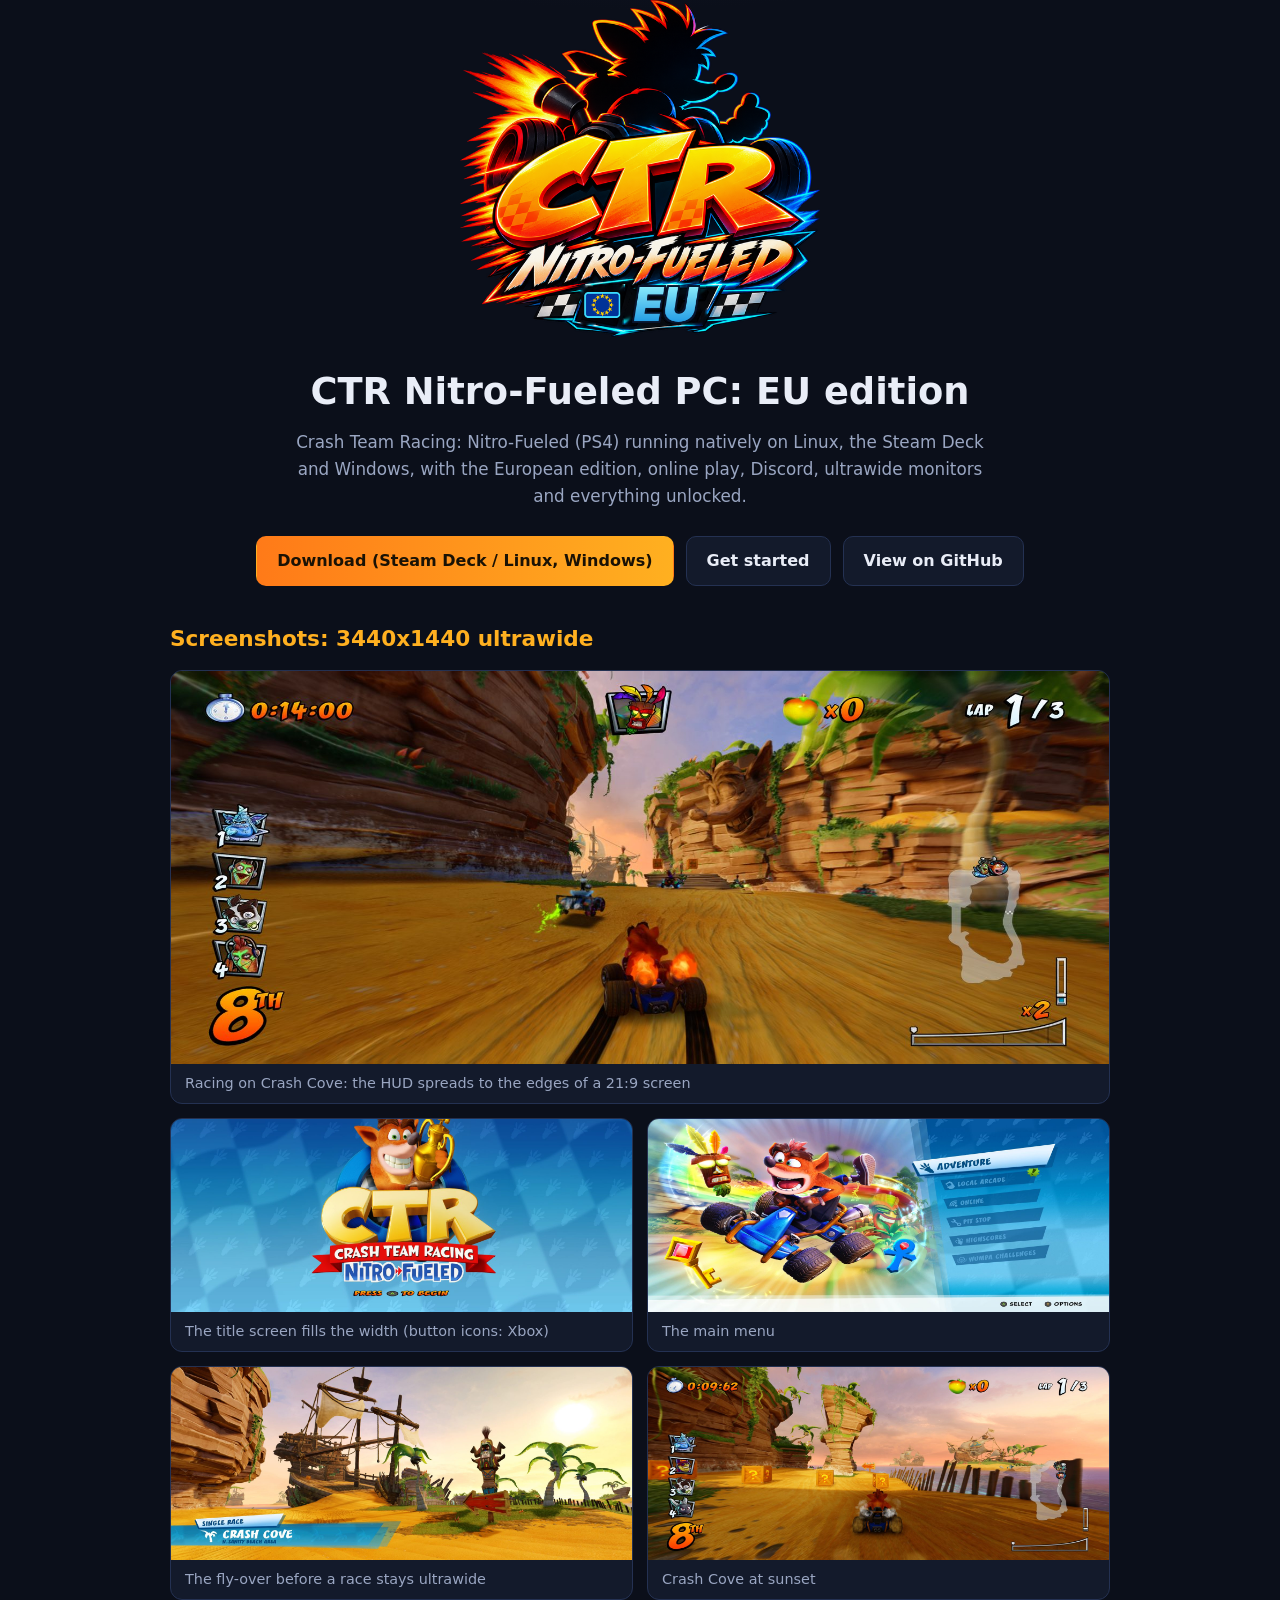
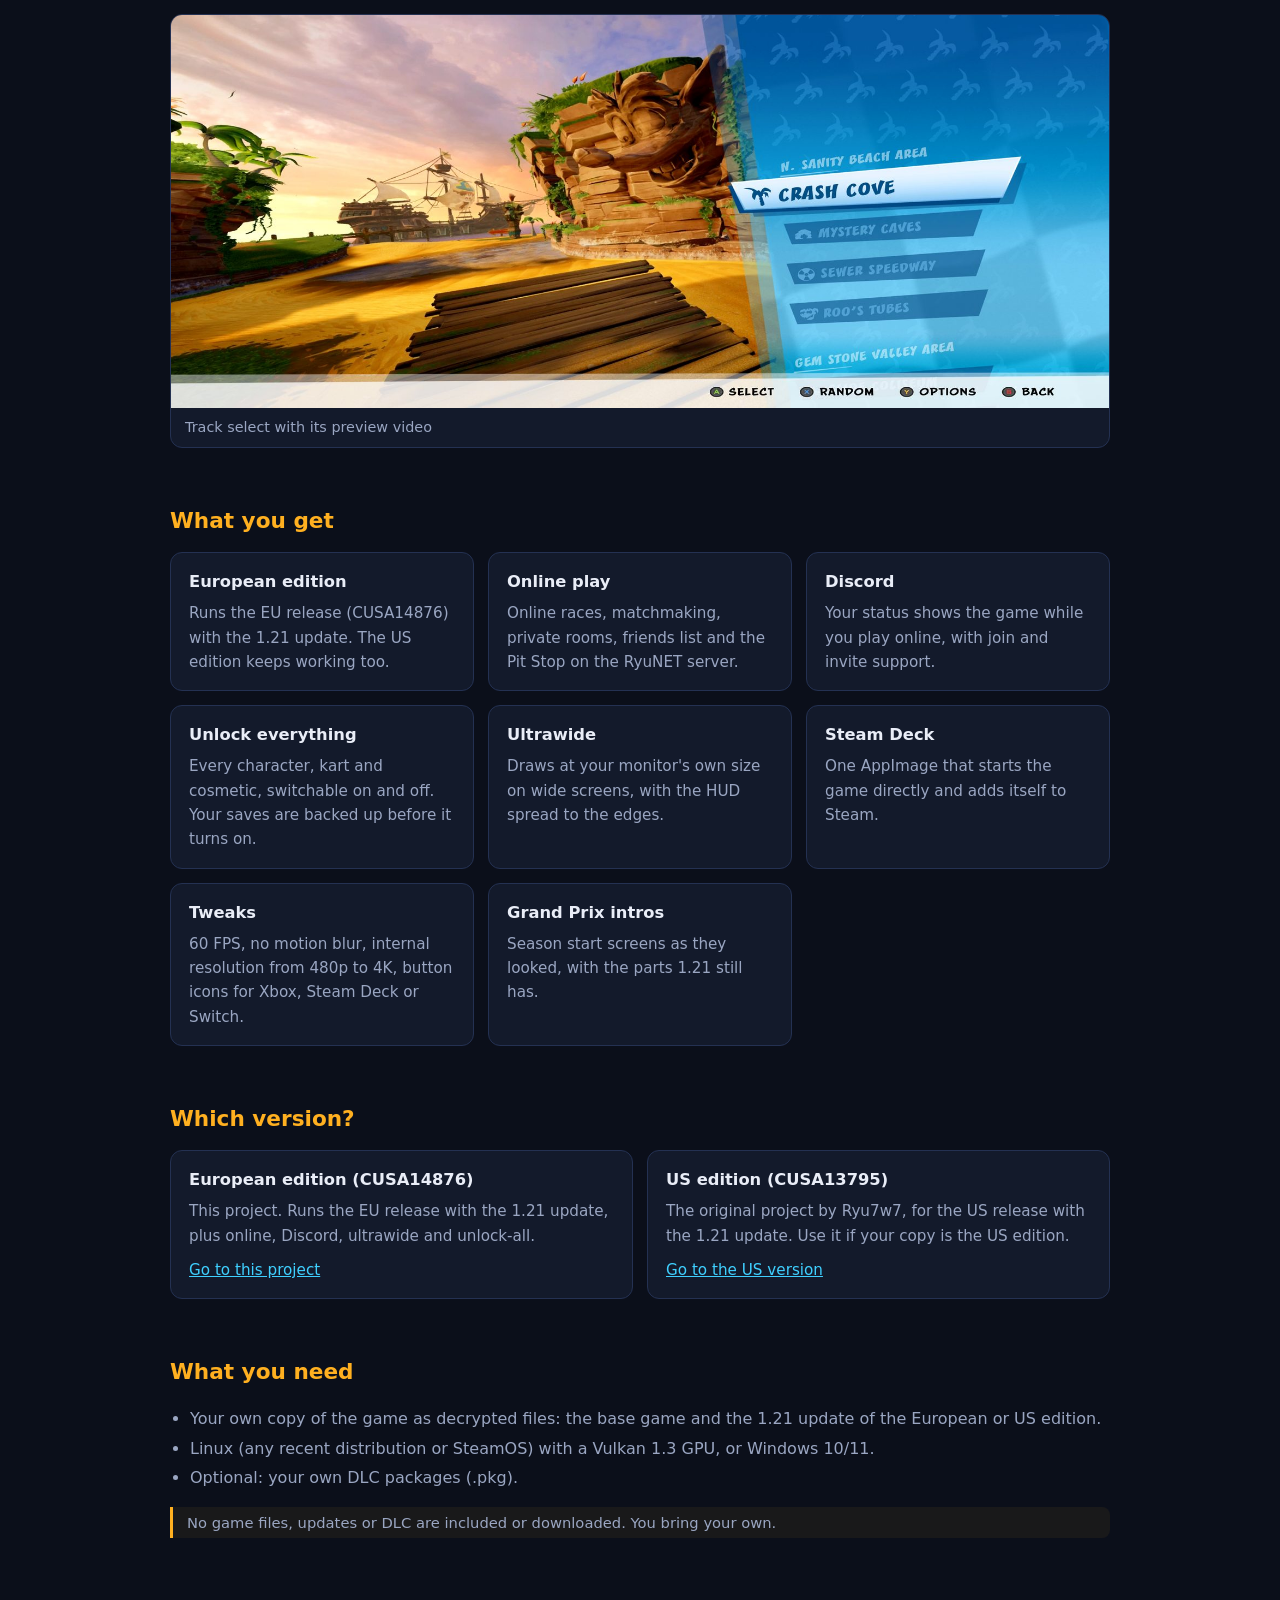
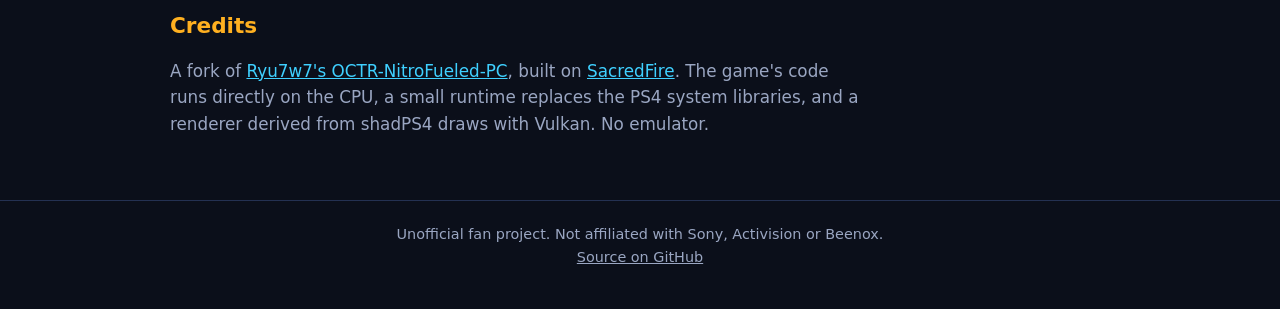
==== site/index.html @ 148ed9e7 "Website from site/ through GitHub Actions instead of the gh-pages branch site/ holds the landing pag" ====
<!doctype html>
<html lang="en">
<head>
<meta charset="utf-8">
<meta name="viewport" content="width=device-width, initial-scale=1">
<title>CTR Nitro-Fueled PC: EU edition</title>
<meta name="description" content="Crash Team Racing: Nitro-Fueled (PS4) running natively on Linux, the Steam Deck and Windows, with the European edition, online play, Discord, ultrawide and everything unlocked.">
<style>
  :root { --bg:#0b0f1a; --panel:#131a2b; --text:#e9edf7; --muted:#9aa6c2; --accent:#ffb020; --cyan:#3fd0ff; --edge:#243152; }
  * { box-sizing: border-box; }
  body { margin:0; font-family: system-ui, -apple-system, "Segoe UI", Roboto, sans-serif; background: radial-gradient(1200px 600px at 50% -10%, #1b2446 0%, var(--bg) 60%); color: var(--text); line-height:1.6; }
  a { color: var(--cyan); }
  .wrap { max-width: 980px; margin: 0 auto; padding: 0 20px; }
  header { text-align:center; padding: 56px 0 24px; }
  header img { width: min(360px, 80vw); height: auto; }
  h1 { font-size: clamp(1.6rem, 3.5vw, 2.3rem); margin: 18px 0 8px; }
  .tag { color: var(--muted); font-size: 1.05rem; max-width: 700px; margin: 0 auto; }
  .cta { display:flex; gap:12px; justify-content:center; flex-wrap:wrap; margin: 26px 0 8px; }
  .btn { display:inline-block; padding: 11px 20px; border-radius: 10px; text-decoration:none; font-weight:600; border:1px solid var(--edge); color: var(--text); background: var(--panel); }
  .btn.primary { background: linear-gradient(90deg, #ff7a18, #ffb020); color:#1a1205; border-color: transparent; }
  .btn:hover { filter: brightness(1.1); }
  section { padding: 28px 0; }
  h2 { font-size: 1.35rem; margin: 0 0 14px; color: var(--accent); }
  .grid { display:grid; grid-template-columns: repeat(auto-fit, minmax(230px, 1fr)); gap: 14px; }
  .card { background: var(--panel); border:1px solid var(--edge); border-radius: 12px; padding: 16px 18px; }
  .card h3 { margin: 0 0 6px; font-size: 1.02rem; }
  .card p { margin: 0; color: var(--muted); font-size: 0.95rem; }
  ul.req { color: var(--muted); padding-left: 20px; }
  ul.req li { margin: 4px 0; }
  .note { color: var(--muted); font-size: 0.92rem; border-left: 3px solid var(--accent); padding: 4px 14px; background: rgba(255,176,32,0.06); border-radius: 0 8px 8px 0; }
  .shots { display:grid; grid-template-columns: 1fr; gap: 14px; }
  .shots figure { margin:0; background: var(--panel); border:1px solid var(--edge); border-radius: 12px; overflow:hidden; }
  .shots img { display:block; width:100%; height:auto; aspect-ratio: 43 / 18; }
  .shots figcaption { color: var(--muted); font-size: 0.9rem; padding: 8px 14px; }
  @media (min-width: 900px) { .shots { grid-template-columns: 1fr 1fr; } .shots figure.wide { grid-column: 1 / -1; } }
  footer { border-top:1px solid var(--edge); margin-top: 34px; padding: 22px 0 40px; color: var(--muted); font-size: 0.9rem; text-align:center; }
  footer a { color: var(--muted); }
</style>
</head>
<body>
<header class="wrap">
  <img src="logo.png" alt="CTR Nitro-Fueled PC EU logo">
  <h1>CTR Nitro-Fueled PC: EU edition</h1>
  <p class="tag">Crash Team Racing: Nitro-Fueled (PS4) running natively on Linux, the Steam Deck and Windows, with the European edition, online play, Discord, ultrawide monitors and everything unlocked.</p>
  <div class="cta">
    <a class="btn primary" href="https://github.com/martijnhe/OCTR-NitroFueled-PC-EU/releases">Download (Steam Deck / Linux, Windows)</a>
    <a class="btn" href="https://github.com/martijnhe/OCTR-NitroFueled-PC-EU#quick-start-linux-steam-deck">Get started</a>
    <a class="btn" href="https://github.com/martijnhe/OCTR-NitroFueled-PC-EU">View on GitHub</a>
  </div>
</header>

<main class="wrap">
  <section>
    <h2 id="screenshots">Screenshots: 3440x1440 ultrawide</h2>
    <div class="shots">
      <figure class="wide"><a href="screenshots/race-cove.jpg"><img src="screenshots/race-cove-small.jpg" alt="Racing on Crash Cove: the HUD spreads to the edges of a 21:9 screen" loading="lazy"></a><figcaption>Racing on Crash Cove: the HUD spreads to the edges of a 21:9 screen</figcaption></figure>
      <figure><a href="screenshots/title.jpg"><img src="screenshots/title-small.jpg" alt="The title screen fills the width (button icons: Xbox)" loading="lazy"></a><figcaption>The title screen fills the width (button icons: Xbox)</figcaption></figure>
      <figure><a href="screenshots/main-menu.jpg"><img src="screenshots/main-menu-small.jpg" alt="The main menu" loading="lazy"></a><figcaption>The main menu</figcaption></figure>
      <figure><a href="screenshots/flyover.jpg"><img src="screenshots/flyover-small.jpg" alt="The fly-over before a race stays ultrawide" loading="lazy"></a><figcaption>The fly-over before a race stays ultrawide</figcaption></figure>
      <figure><a href="screenshots/race-beach.jpg"><img src="screenshots/race-beach-small.jpg" alt="Crash Cove at sunset" loading="lazy"></a><figcaption>Crash Cove at sunset</figcaption></figure>
      <figure class="wide"><a href="screenshots/track-select.jpg"><img src="screenshots/track-select-small.jpg" alt="Track select with its preview video" loading="lazy"></a><figcaption>Track select with its preview video</figcaption></figure>
    </div>
  </section>

  <section>
    <h2>What you get</h2>
    <div class="grid">
      <div class="card"><h3>European edition</h3><p>Runs the EU release (CUSA14876) with the 1.21 update. The US edition keeps working too.</p></div>
      <div class="card"><h3>Online play</h3><p>Online races, matchmaking, private rooms, friends list and the Pit Stop on the RyuNET server.</p></div>
      <div class="card"><h3>Discord</h3><p>Your status shows the game while you play online, with join and invite support.</p></div>
      <div class="card"><h3>Unlock everything</h3><p>Every character, kart and cosmetic, switchable on and off. Your saves are backed up before it turns on.</p></div>
      <div class="card"><h3>Ultrawide</h3><p>Draws at your monitor's own size on wide screens, with the HUD spread to the edges.</p></div>
      <div class="card"><h3>Steam Deck</h3><p>One AppImage that starts the game directly and adds itself to Steam.</p></div>
      <div class="card"><h3>Tweaks</h3><p>60 FPS, no motion blur, internal resolution from 480p to 4K, button icons for Xbox, Steam Deck or Switch.</p></div>
      <div class="card"><h3>Grand Prix intros</h3><p>Season start screens as they looked, with the parts 1.21 still has.</p></div>
    </div>
  </section>

  <section>
    <h2>Which version?</h2>
    <div class="grid">
      <div class="card"><h3>European edition (CUSA14876)</h3><p>This project. Runs the EU release with the 1.21 update, plus online, Discord, ultrawide and unlock-all.</p><p style="margin-top:10px"><a href="https://github.com/martijnhe/OCTR-NitroFueled-PC-EU">Go to this project</a></p></div>
      <div class="card"><h3>US edition (CUSA13795)</h3><p>The original project by Ryu7w7, for the US release with the 1.21 update. Use it if your copy is the US edition.</p><p style="margin-top:10px"><a href="https://github.com/Ryu7w7/OCTR-NitroFueled-PC">Go to the US version</a></p></div>
    </div>
  </section>

  <section>
    <h2>What you need</h2>
    <ul class="req">
      <li>Your own copy of the game as decrypted files: the base game and the 1.21 update of the European or US edition.</li>
      <li>Linux (any recent distribution or SteamOS) with a Vulkan 1.3 GPU, or Windows 10/11.</li>
      <li>Optional: your own DLC packages (.pkg).</li>
    </ul>
    <p class="note">No game files, updates or DLC are included or downloaded. You bring your own.</p>
  </section>

  <section>
    <h2>Credits</h2>
    <p class="tag" style="text-align:left;margin:0">A fork of <a href="https://github.com/Ryu7w7/OCTR-NitroFueled-PC">Ryu7w7's OCTR-NitroFueled-PC</a>, built on <a href="https://github.com/T3CHNOLOG1C/SacredFire">SacredFire</a>. The game's code runs directly on the CPU, a small runtime replaces the PS4 system libraries, and a renderer derived from shadPS4 draws with Vulkan. No emulator.</p>
  </section>
</main>

<footer>
  <div class="wrap">
    Unofficial fan project. Not affiliated with Sony, Activision or Beenox.<br>
    <a href="https://github.com/martijnhe/OCTR-NitroFueled-PC-EU">Source on GitHub</a>
  </div>
</footer>
</body>
</html>
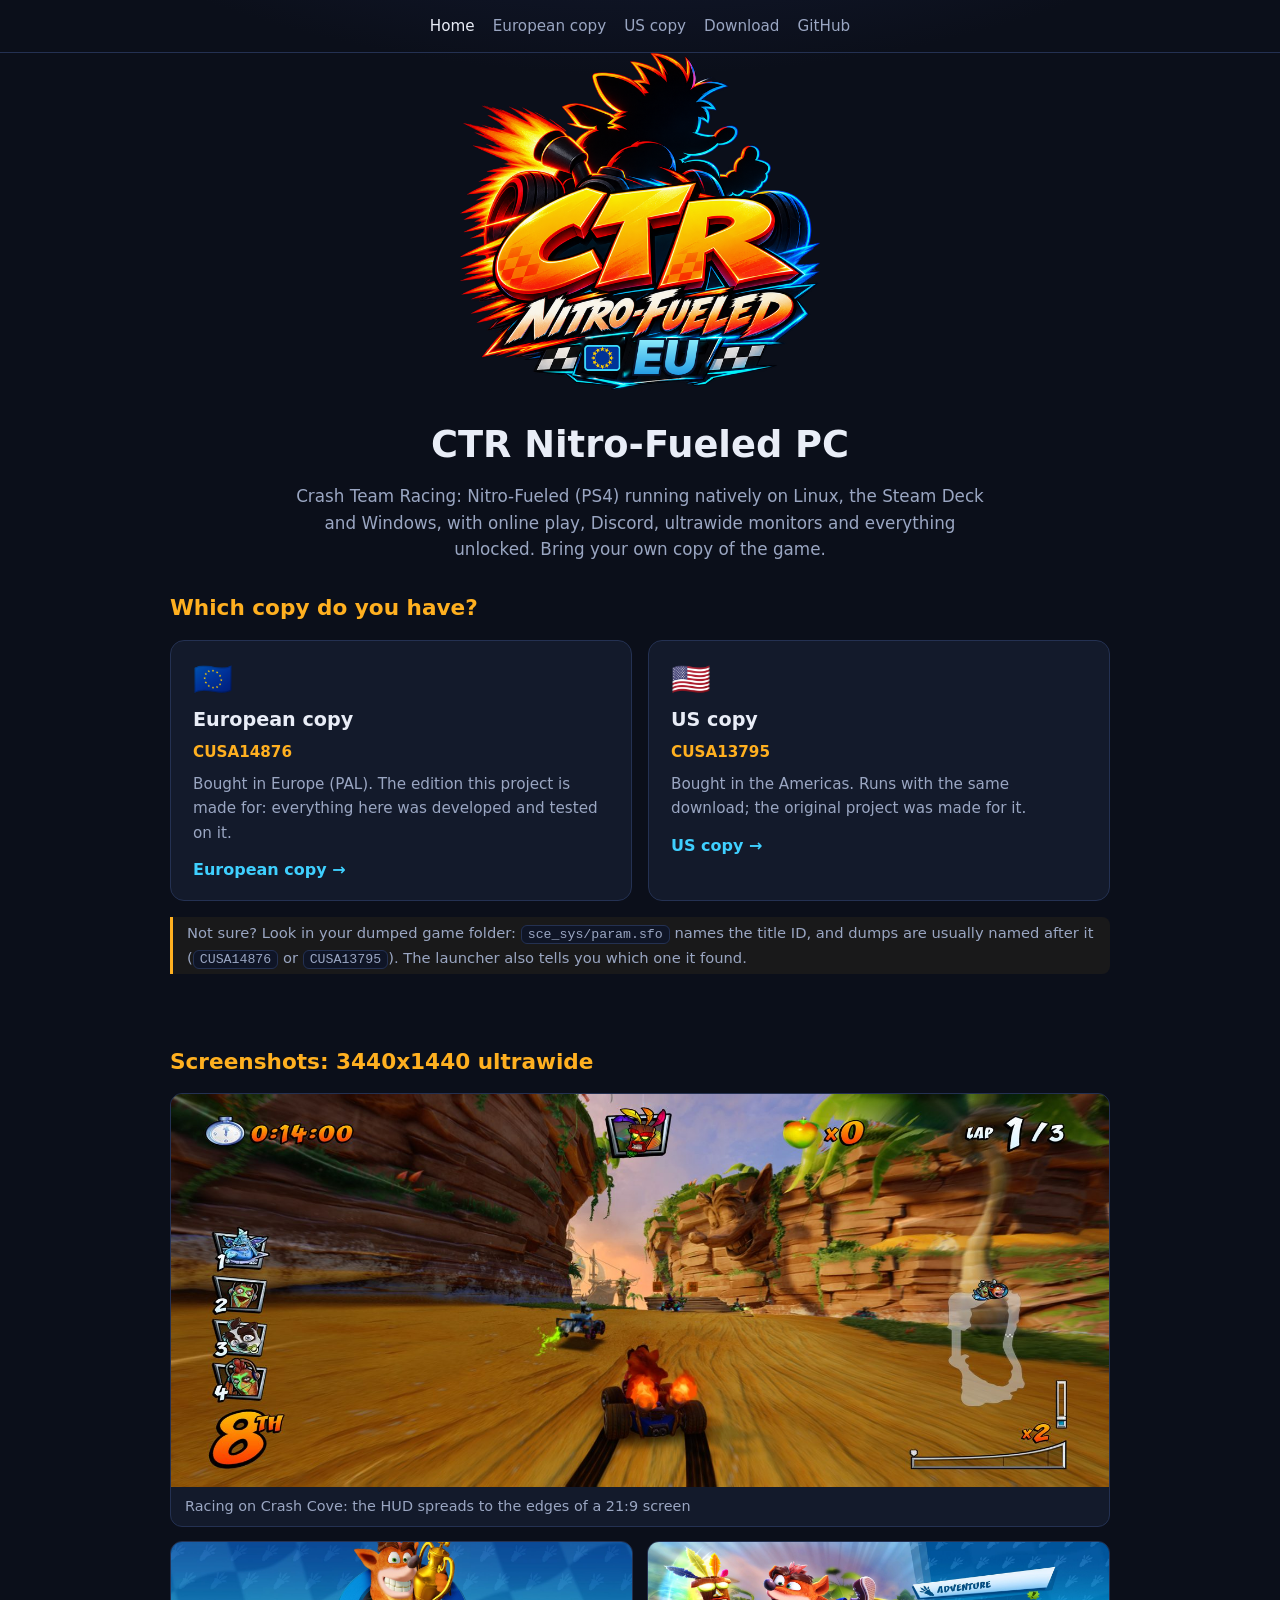
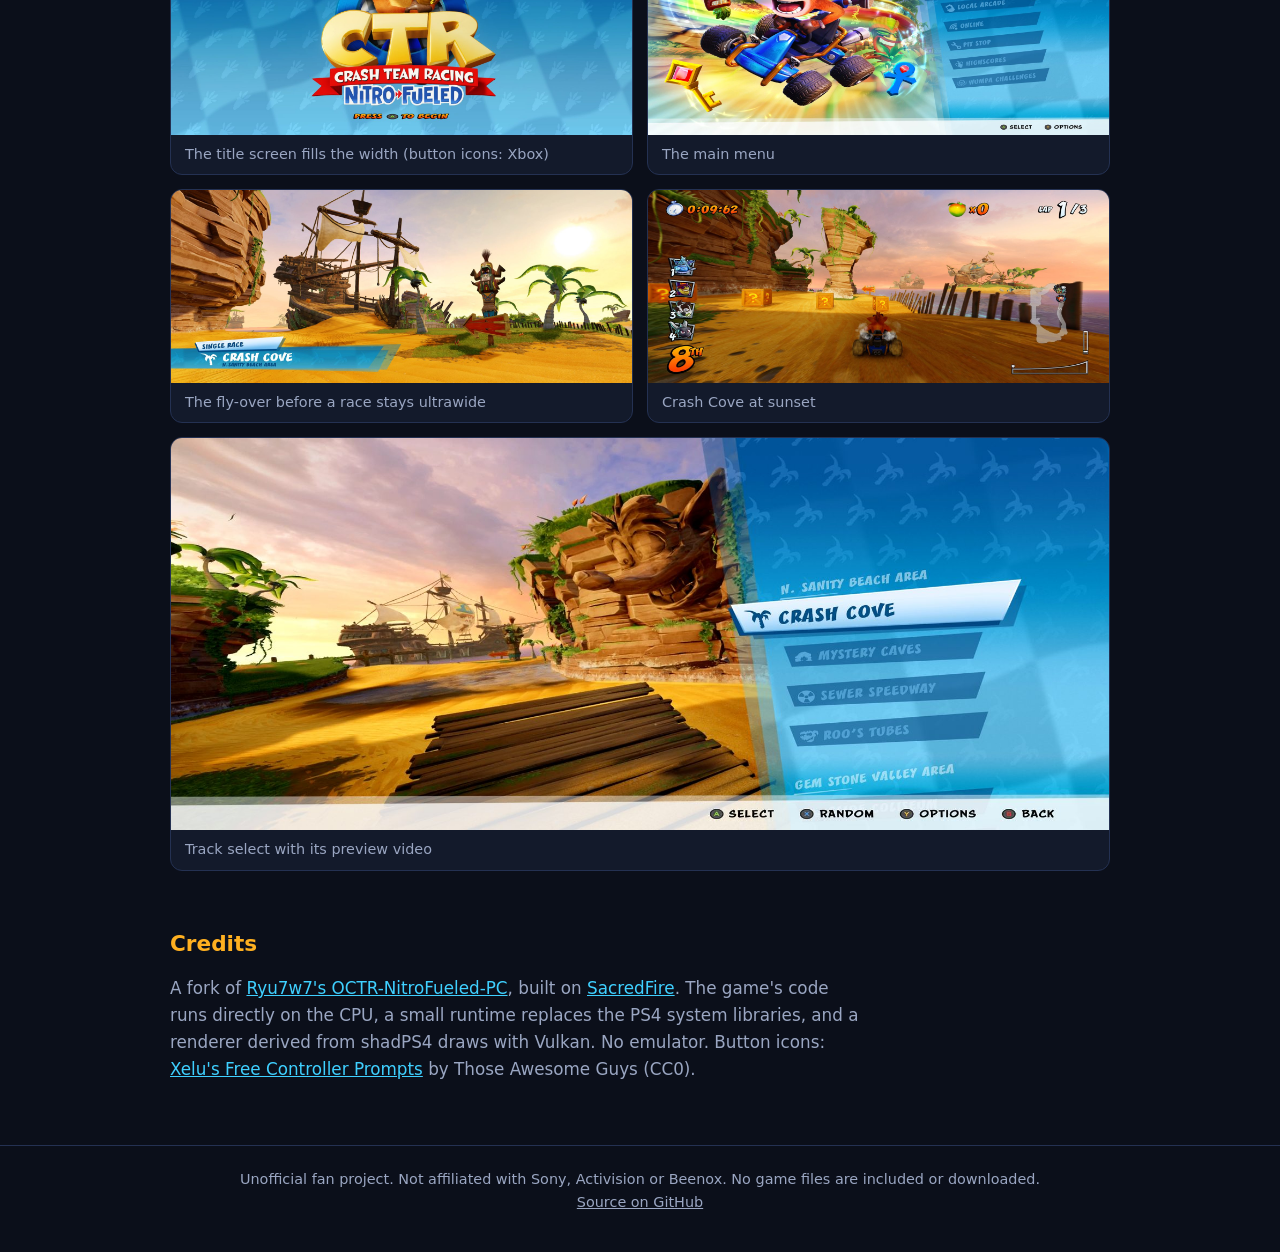
==== commit f86fdb9c: "Website: a page for the European copy and one for the US copy The home page asks which copy you have" ====
--- a/site/index.html
+++ b/site/index.html
@@ -4,52 +4,41 @@
 <meta charset="utf-8">
 <meta name="viewport" content="width=device-width, initial-scale=1">
 <title>CTR Nitro-Fueled PC: EU edition</title>
-<meta name="description" content="Crash Team Racing: Nitro-Fueled (PS4) running natively on Linux, the Steam Deck and Windows, with the European edition, online play, Discord, ultrawide and everything unlocked.">
-<style>
-  :root { --bg:#0b0f1a; --panel:#131a2b; --text:#e9edf7; --muted:#9aa6c2; --accent:#ffb020; --cyan:#3fd0ff; --edge:#243152; }
-  * { box-sizing: border-box; }
-  body { margin:0; font-family: system-ui, -apple-system, "Segoe UI", Roboto, sans-serif; background: radial-gradient(1200px 600px at 50% -10%, #1b2446 0%, var(--bg) 60%); color: var(--text); line-height:1.6; }
-  a { color: var(--cyan); }
-  .wrap { max-width: 980px; margin: 0 auto; padding: 0 20px; }
-  header { text-align:center; padding: 56px 0 24px; }
-  header img { width: min(360px, 80vw); height: auto; }
-  h1 { font-size: clamp(1.6rem, 3.5vw, 2.3rem); margin: 18px 0 8px; }
-  .tag { color: var(--muted); font-size: 1.05rem; max-width: 700px; margin: 0 auto; }
-  .cta { display:flex; gap:12px; justify-content:center; flex-wrap:wrap; margin: 26px 0 8px; }
-  .btn { display:inline-block; padding: 11px 20px; border-radius: 10px; text-decoration:none; font-weight:600; border:1px solid var(--edge); color: var(--text); background: var(--panel); }
-  .btn.primary { background: linear-gradient(90deg, #ff7a18, #ffb020); color:#1a1205; border-color: transparent; }
-  .btn:hover { filter: brightness(1.1); }
-  section { padding: 28px 0; }
-  h2 { font-size: 1.35rem; margin: 0 0 14px; color: var(--accent); }
-  .grid { display:grid; grid-template-columns: repeat(auto-fit, minmax(230px, 1fr)); gap: 14px; }
-  .card { background: var(--panel); border:1px solid var(--edge); border-radius: 12px; padding: 16px 18px; }
-  .card h3 { margin: 0 0 6px; font-size: 1.02rem; }
-  .card p { margin: 0; color: var(--muted); font-size: 0.95rem; }
-  ul.req { color: var(--muted); padding-left: 20px; }
-  ul.req li { margin: 4px 0; }
-  .note { color: var(--muted); font-size: 0.92rem; border-left: 3px solid var(--accent); padding: 4px 14px; background: rgba(255,176,32,0.06); border-radius: 0 8px 8px 0; }
-  .shots { display:grid; grid-template-columns: 1fr; gap: 14px; }
-  .shots figure { margin:0; background: var(--panel); border:1px solid var(--edge); border-radius: 12px; overflow:hidden; }
-  .shots img { display:block; width:100%; height:auto; aspect-ratio: 43 / 18; }
-  .shots figcaption { color: var(--muted); font-size: 0.9rem; padding: 8px 14px; }
-  @media (min-width: 900px) { .shots { grid-template-columns: 1fr 1fr; } .shots figure.wide { grid-column: 1 / -1; } }
-  footer { border-top:1px solid var(--edge); margin-top: 34px; padding: 22px 0 40px; color: var(--muted); font-size: 0.9rem; text-align:center; }
-  footer a { color: var(--muted); }
-</style>
+<link rel="icon" href="logo.png">
+<meta name="description" content="Crash Team Racing: Nitro-Fueled (PS4) running natively on Linux, the Steam Deck and Windows, for the European and the US copy, with online play, Discord, ultrawide and everything unlocked.">
+<link rel="stylesheet" href="style.css">
 </head>
 <body>
+<nav class="nav"><a class="here" href="./">Home</a><a href="eu.html">European copy</a><a href="us.html">US copy</a><a href="https://github.com/martijnhe/OCTR-NitroFueled-PC-EU/releases">Download</a><a href="https://github.com/martijnhe/OCTR-NitroFueled-PC-EU">GitHub</a></nav>
+
 <header class="wrap">
   <img src="logo.png" alt="CTR Nitro-Fueled PC EU logo">
-  <h1>CTR Nitro-Fueled PC: EU edition</h1>
-  <p class="tag">Crash Team Racing: Nitro-Fueled (PS4) running natively on Linux, the Steam Deck and Windows, with the European edition, online play, Discord, ultrawide monitors and everything unlocked.</p>
-  <div class="cta">
-    <a class="btn primary" href="https://github.com/martijnhe/OCTR-NitroFueled-PC-EU/releases">Download (Steam Deck / Linux, Windows)</a>
-    <a class="btn" href="https://github.com/martijnhe/OCTR-NitroFueled-PC-EU#quick-start-linux-steam-deck">Get started</a>
-    <a class="btn" href="https://github.com/martijnhe/OCTR-NitroFueled-PC-EU">View on GitHub</a>
-  </div>
+  <h1>CTR Nitro-Fueled PC</h1>
+  <p class="tag">Crash Team Racing: Nitro-Fueled (PS4) running natively on Linux, the Steam Deck and Windows, with online play, Discord, ultrawide monitors and everything unlocked. Bring your own copy of the game.</p>
 </header>
 
 <main class="wrap">
+  <section>
+    <h2>Which copy do you have?</h2>
+    <div class="editions">
+      <a class="edition" href="eu.html">
+        <div class="flag">🇪🇺</div>
+        <h3>European copy</h3>
+        <div class="id">CUSA14876</div>
+        <p>Bought in Europe (PAL). The edition this project is made for: everything here was developed and tested on it.</p>
+        <span class="go">European copy →</span>
+      </a>
+      <a class="edition" href="us.html">
+        <div class="flag">🇺🇸</div>
+        <h3>US copy</h3>
+        <div class="id">CUSA13795</div>
+        <p>Bought in the Americas. Runs with the same download; the original project was made for it.</p>
+        <span class="go">US copy →</span>
+      </a>
+    </div>
+    <p class="note" style="margin-top:16px">Not sure? Look in your dumped game folder: <code>sce_sys/param.sfo</code> names the title ID, and dumps are usually named after it (<code>CUSA14876</code> or <code>CUSA13795</code>). The launcher also tells you which one it found.</p>
+  </section>
+
   <section>
     <h2 id="screenshots">Screenshots: 3440x1440 ultrawide</h2>
     <div class="shots">
@@ -63,46 +52,14 @@
   </section>
 
   <section>
-    <h2>What you get</h2>
-    <div class="grid">
-      <div class="card"><h3>European edition</h3><p>Runs the EU release (CUSA14876) with the 1.21 update. The US edition keeps working too.</p></div>
-      <div class="card"><h3>Online play</h3><p>Online races, matchmaking, private rooms, friends list and the Pit Stop on the RyuNET server.</p></div>
-      <div class="card"><h3>Discord</h3><p>Your status shows the game while you play online, with join and invite support.</p></div>
-      <div class="card"><h3>Unlock everything</h3><p>Every character, kart and cosmetic, switchable on and off. Your saves are backed up before it turns on.</p></div>
-      <div class="card"><h3>Ultrawide</h3><p>Draws at your monitor's own size on wide screens, with the HUD spread to the edges.</p></div>
-      <div class="card"><h3>Steam Deck</h3><p>One AppImage that starts the game directly and adds itself to Steam.</p></div>
-      <div class="card"><h3>Tweaks</h3><p>60 FPS, no motion blur, internal resolution from 480p to 4K, button icons for Xbox, Steam Deck or Switch.</p></div>
-      <div class="card"><h3>Grand Prix intros</h3><p>Season start screens as they looked, with the parts 1.21 still has.</p></div>
-    </div>
-  </section>
-
-  <section>
-    <h2>Which version?</h2>
-    <div class="grid">
-      <div class="card"><h3>European edition (CUSA14876)</h3><p>This project. Runs the EU release with the 1.21 update, plus online, Discord, ultrawide and unlock-all.</p><p style="margin-top:10px"><a href="https://github.com/martijnhe/OCTR-NitroFueled-PC-EU">Go to this project</a></p></div>
-      <div class="card"><h3>US edition (CUSA13795)</h3><p>The original project by Ryu7w7, for the US release with the 1.21 update. Use it if your copy is the US edition.</p><p style="margin-top:10px"><a href="https://github.com/Ryu7w7/OCTR-NitroFueled-PC">Go to the US version</a></p></div>
-    </div>
-  </section>
-
-  <section>
-    <h2>What you need</h2>
-    <ul class="req">
-      <li>Your own copy of the game as decrypted files: the base game and the 1.21 update of the European or US edition.</li>
-      <li>Linux (any recent distribution or SteamOS) with a Vulkan 1.3 GPU, or Windows 10/11.</li>
-      <li>Optional: your own DLC packages (.pkg).</li>
-    </ul>
-    <p class="note">No game files, updates or DLC are included or downloaded. You bring your own.</p>
-  </section>
-
-  <section>
     <h2>Credits</h2>
-    <p class="tag" style="text-align:left;margin:0">A fork of <a href="https://github.com/Ryu7w7/OCTR-NitroFueled-PC">Ryu7w7's OCTR-NitroFueled-PC</a>, built on <a href="https://github.com/T3CHNOLOG1C/SacredFire">SacredFire</a>. The game's code runs directly on the CPU, a small runtime replaces the PS4 system libraries, and a renderer derived from shadPS4 draws with Vulkan. No emulator.</p>
+    <p class="tag" style="text-align:left;margin:0">A fork of <a href="https://github.com/Ryu7w7/OCTR-NitroFueled-PC">Ryu7w7's OCTR-NitroFueled-PC</a>, built on <a href="https://github.com/T3CHNOLOG1C/SacredFire">SacredFire</a>. The game's code runs directly on the CPU, a small runtime replaces the PS4 system libraries, and a renderer derived from shadPS4 draws with Vulkan. No emulator. Button icons: <a href="https://thoseawesomeguys.com/prompts/">Xelu's Free Controller Prompts</a> by Those Awesome Guys (CC0).</p>
   </section>
 </main>
 
 <footer>
   <div class="wrap">
-    Unofficial fan project. Not affiliated with Sony, Activision or Beenox.<br>
+    Unofficial fan project. Not affiliated with Sony, Activision or Beenox. No game files are included or downloaded.<br>
     <a href="https://github.com/martijnhe/OCTR-NitroFueled-PC-EU">Source on GitHub</a>
   </div>
 </footer>
--- a/site/style.css
+++ b/site/style.css
@@ -0,0 +1,44 @@
+:root { --bg:#0b0f1a; --panel:#131a2b; --text:#e9edf7; --muted:#9aa6c2; --accent:#ffb020; --cyan:#3fd0ff; --edge:#243152; }
+* { box-sizing: border-box; }
+body { margin:0; font-family: system-ui, -apple-system, "Segoe UI", Roboto, sans-serif; background: radial-gradient(1200px 600px at 50% -10%, #1b2446 0%, var(--bg) 60%); color: var(--text); line-height:1.6; }
+a { color: var(--cyan); }
+.wrap { max-width: 980px; margin: 0 auto; padding: 0 20px; }
+header { text-align:center; padding: 56px 0 24px; }
+header img { width: min(360px, 80vw); height: auto; }
+h1 { font-size: clamp(1.6rem, 3.5vw, 2.3rem); margin: 18px 0 8px; }
+.tag { color: var(--muted); font-size: 1.05rem; max-width: 700px; margin: 0 auto; }
+.cta { display:flex; gap:12px; justify-content:center; flex-wrap:wrap; margin: 26px 0 8px; }
+.btn { display:inline-block; padding: 11px 20px; border-radius: 10px; text-decoration:none; font-weight:600; border:1px solid var(--edge); color: var(--text); background: var(--panel); }
+.btn.primary { background: linear-gradient(90deg, #ff7a18, #ffb020); color:#1a1205; border-color: transparent; }
+.btn:hover { filter: brightness(1.1); }
+section { padding: 28px 0; }
+h2 { font-size: 1.35rem; margin: 0 0 14px; color: var(--accent); }
+.grid { display:grid; grid-template-columns: repeat(auto-fit, minmax(230px, 1fr)); gap: 14px; }
+.card { background: var(--panel); border:1px solid var(--edge); border-radius: 12px; padding: 16px 18px; }
+.card h3 { margin: 0 0 6px; font-size: 1.02rem; }
+.card p { margin: 0; color: var(--muted); font-size: 0.95rem; }
+ul.req { color: var(--muted); padding-left: 20px; }
+ul.req li { margin: 4px 0; }
+.note { color: var(--muted); font-size: 0.92rem; border-left: 3px solid var(--accent); padding: 4px 14px; background: rgba(255,176,32,0.06); border-radius: 0 8px 8px 0; }
+.shots { display:grid; grid-template-columns: 1fr; gap: 14px; }
+.shots figure { margin:0; background: var(--panel); border:1px solid var(--edge); border-radius: 12px; overflow:hidden; }
+.shots img { display:block; width:100%; height:auto; aspect-ratio: 43 / 18; }
+.shots figcaption { color: var(--muted); font-size: 0.9rem; padding: 8px 14px; }
+@media (min-width: 900px) { .shots { grid-template-columns: 1fr 1fr; } .shots figure.wide { grid-column: 1 / -1; } }
+footer { border-top:1px solid var(--edge); margin-top: 34px; padding: 22px 0 40px; color: var(--muted); font-size: 0.9rem; text-align:center; }
+footer a { color: var(--muted); }
+.nav { display:flex; gap:18px; justify-content:center; flex-wrap:wrap; padding: 14px 20px; border-bottom:1px solid var(--edge); font-size:0.95rem; }
+.nav a { color: var(--muted); text-decoration:none; }
+.nav a:hover, .nav a.here { color: var(--text); }
+.editions { display:grid; grid-template-columns: repeat(auto-fit, minmax(280px, 1fr)); gap: 16px; }
+.edition { display:block; text-decoration:none; color: var(--text); background: var(--panel); border:1px solid var(--edge); border-radius: 14px; padding: 22px 22px 18px; }
+.edition:hover { border-color: var(--accent); }
+.edition .flag { font-size: 2rem; line-height:1; }
+.edition h3 { margin: 10px 0 4px; font-size: 1.2rem; }
+.edition .id { color: var(--accent); font-weight:600; font-size:0.95rem; }
+.edition p { color: var(--muted); margin: 8px 0 0; font-size: 0.95rem; }
+.edition .go { display:inline-block; margin-top: 12px; color: var(--cyan); font-weight:600; }
+ol.steps { color: var(--muted); padding-left: 22px; }
+ol.steps li { margin: 6px 0; }
+ol.steps b, ul.req b { color: var(--text); }
+code { background: #0f1526; border:1px solid var(--edge); border-radius: 6px; padding: 1px 6px; font-size: 0.9em; }
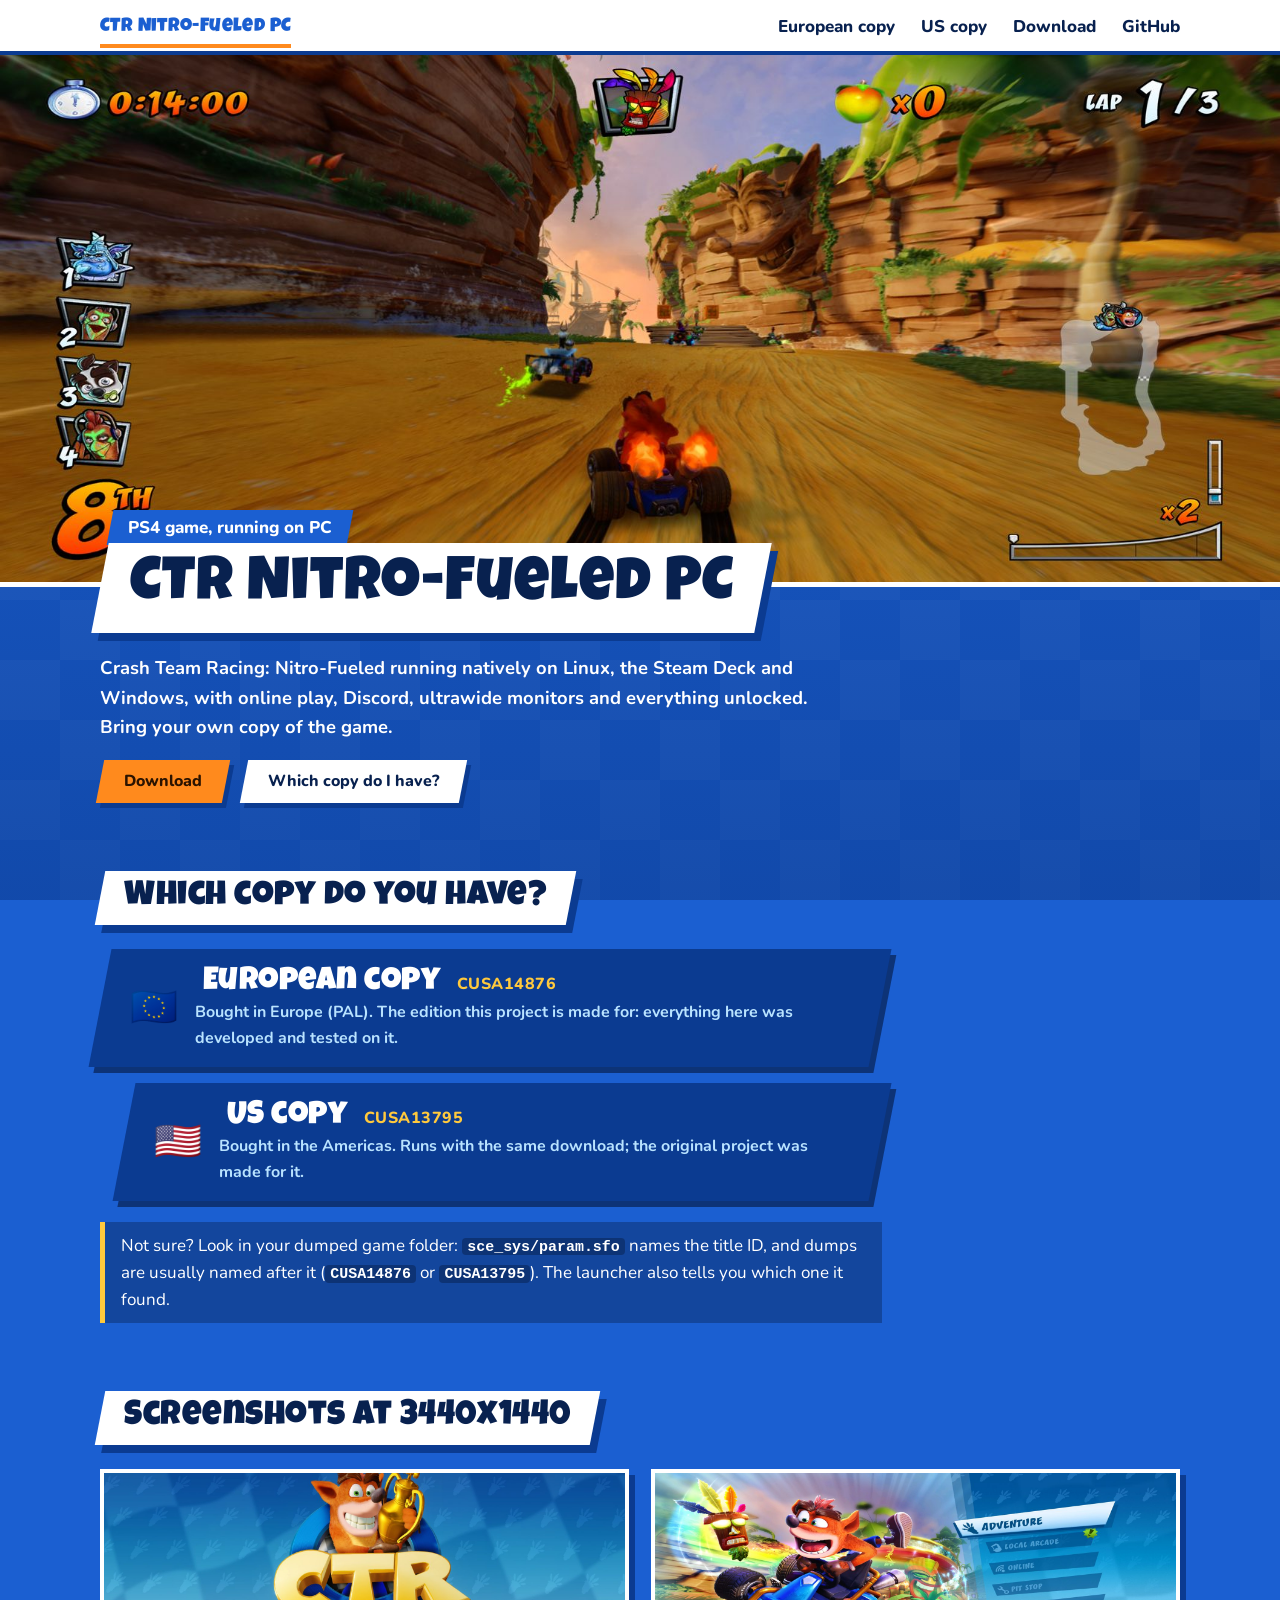
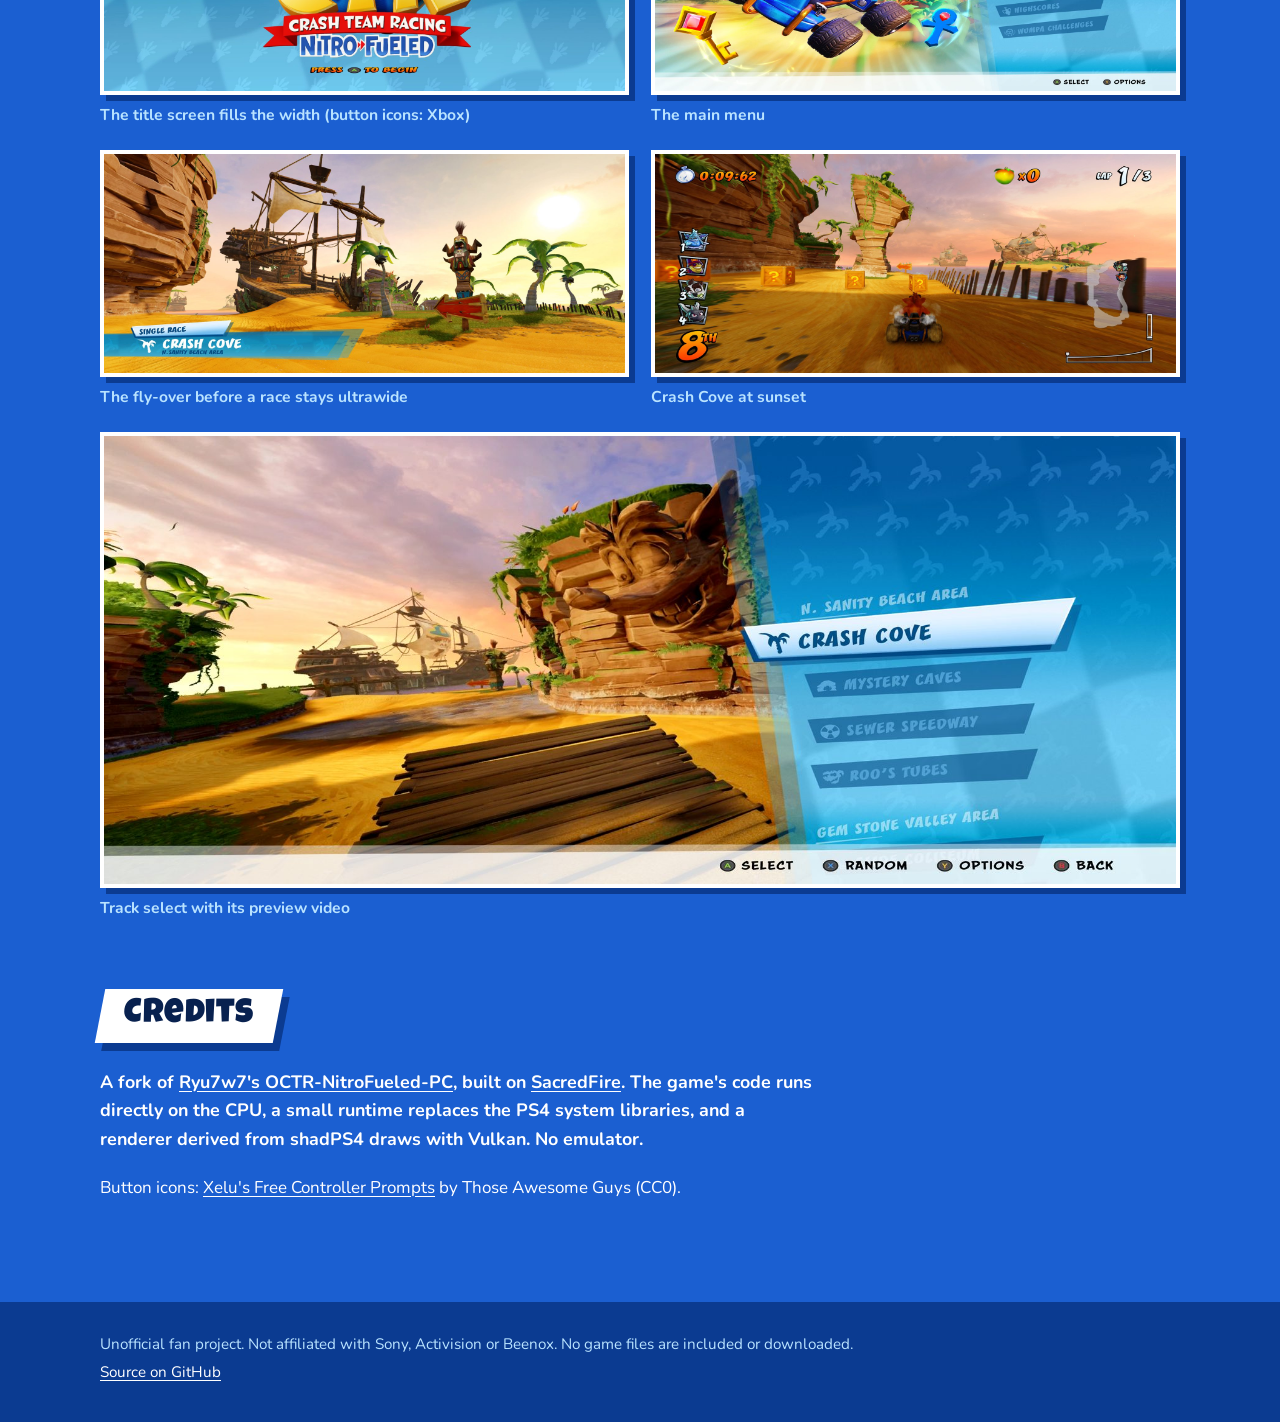
==== commit d90fe078: "Website: a design from the game's own menus Bright menu blue with a faint checkered flag, slanted wh" ====
--- a/site/index.html
+++ b/site/index.html
@@ -6,61 +6,76 @@
 <title>CTR Nitro-Fueled PC: EU edition</title>
 <link rel="icon" href="logo.png">
 <meta name="description" content="Crash Team Racing: Nitro-Fueled (PS4) running natively on Linux, the Steam Deck and Windows, for the European and the US copy, with online play, Discord, ultrawide and everything unlocked.">
+<link rel="preconnect" href="https://fonts.googleapis.com">
+<link rel="preconnect" href="https://fonts.gstatic.com" crossorigin>
+<link rel="stylesheet" href="https://fonts.googleapis.com/css2?family=Luckiest+Guy&family=Nunito:wght@400;700;800&display=swap">
 <link rel="stylesheet" href="style.css">
 </head>
 <body>
-<nav class="nav"><a class="here" href="./">Home</a><a href="eu.html">European copy</a><a href="us.html">US copy</a><a href="https://github.com/martijnhe/OCTR-NitroFueled-PC-EU/releases">Download</a><a href="https://github.com/martijnhe/OCTR-NitroFueled-PC-EU">GitHub</a></nav>
+<nav class="nav" aria-label="Site">
+  <ul>
+    <li class="home"><a href="./" aria-current="page">CTR Nitro-Fueled PC</a></li>
+    <li><a href="eu.html">European copy</a></li>
+    <li><a href="us.html">US copy</a></li>
+    <li><a href="https://github.com/martijnhe/OCTR-NitroFueled-PC-EU/releases">Download</a></li>
+    <li><a href="https://github.com/martijnhe/OCTR-NitroFueled-PC-EU">GitHub</a></li>
+  </ul>
+</nav>
 
-<header class="wrap">
-  <img src="logo.png" alt="CTR Nitro-Fueled PC EU logo">
-  <h1>CTR Nitro-Fueled PC</h1>
-  <p class="tag">Crash Team Racing: Nitro-Fueled (PS4) running natively on Linux, the Steam Deck and Windows, with online play, Discord, ultrawide monitors and everything unlocked. Bring your own copy of the game.</p>
+<header class="hero">
+  <img src="screenshots/race-cove.jpg" srcset="screenshots/race-cove-small.jpg 1720w, screenshots/race-cove.jpg 3440w" sizes="100vw"
+       alt="Racing on Crash Cove at 3440x1440: the HUD spreads to the edges of the ultrawide screen">
+  <div class="card">
+    <div class="kicker"><span>PS4 game, running on PC</span></div><br>
+    <h1 class="banner"><span>CTR Nitro-Fueled PC</span></h1>
+    <p>Crash Team Racing: Nitro-Fueled running natively on Linux, the Steam Deck and Windows, with online play, Discord, ultrawide monitors and everything unlocked. Bring your own copy of the game.</p>
+    <div class="actions">
+      <a class="btn download" href="https://github.com/martijnhe/OCTR-NitroFueled-PC-EU/releases"><span>Download</span></a>
+      <a class="btn" href="#which-copy"><span>Which copy do I have?</span></a>
+    </div>
+  </div>
 </header>
 
 <main class="wrap">
-  <section>
-    <h2>Which copy do you have?</h2>
-    <div class="editions">
-      <a class="edition" href="eu.html">
-        <div class="flag">🇪🇺</div>
-        <h3>European copy</h3>
-        <div class="id">CUSA14876</div>
-        <p>Bought in Europe (PAL). The edition this project is made for: everything here was developed and tested on it.</p>
-        <span class="go">European copy →</span>
-      </a>
-      <a class="edition" href="us.html">
-        <div class="flag">🇺🇸</div>
-        <h3>US copy</h3>
-        <div class="id">CUSA13795</div>
-        <p>Bought in the Americas. Runs with the same download; the original project was made for it.</p>
-        <span class="go">US copy →</span>
-      </a>
-    </div>
-    <p class="note" style="margin-top:16px">Not sure? Look in your dumped game folder: <code>sce_sys/param.sfo</code> names the title ID, and dumps are usually named after it (<code>CUSA14876</code> or <code>CUSA13795</code>). The launcher also tells you which one it found.</p>
+  <section id="which-copy">
+    <h2 class="banner"><span>Which copy do you have?</span></h2>
+    <ul class="editions">
+      <li><a href="eu.html">
+        <span class="flag" aria-hidden="true">🇪🇺</span>
+        <strong>European copy <span class="id">CUSA14876</span></strong>
+        <small>Bought in Europe (PAL). The edition this project is made for: everything here was developed and tested on it.</small>
+      </a></li>
+      <li><a href="us.html">
+        <span class="flag" aria-hidden="true">🇺🇸</span>
+        <strong>US copy <span class="id">CUSA13795</span></strong>
+        <small>Bought in the Americas. Runs with the same download; the original project was made for it.</small>
+      </a></li>
+    </ul>
+    <p class="note">Not sure? Look in your dumped game folder: <code>sce_sys/param.sfo</code> names the title ID, and dumps are usually named after it (<code>CUSA14876</code> or <code>CUSA13795</code>). The launcher also tells you which one it found.</p>
   </section>
 
-  <section>
-    <h2 id="screenshots">Screenshots: 3440x1440 ultrawide</h2>
+  <section id="screenshots">
+    <h2 class="banner"><span>Screenshots at 3440x1440</span></h2>
     <div class="shots">
-      <figure class="wide"><a href="screenshots/race-cove.jpg"><img src="screenshots/race-cove-small.jpg" alt="Racing on Crash Cove: the HUD spreads to the edges of a 21:9 screen" loading="lazy"></a><figcaption>Racing on Crash Cove: the HUD spreads to the edges of a 21:9 screen</figcaption></figure>
-      <figure><a href="screenshots/title.jpg"><img src="screenshots/title-small.jpg" alt="The title screen fills the width (button icons: Xbox)" loading="lazy"></a><figcaption>The title screen fills the width (button icons: Xbox)</figcaption></figure>
-      <figure><a href="screenshots/main-menu.jpg"><img src="screenshots/main-menu-small.jpg" alt="The main menu" loading="lazy"></a><figcaption>The main menu</figcaption></figure>
-      <figure><a href="screenshots/flyover.jpg"><img src="screenshots/flyover-small.jpg" alt="The fly-over before a race stays ultrawide" loading="lazy"></a><figcaption>The fly-over before a race stays ultrawide</figcaption></figure>
-      <figure><a href="screenshots/race-beach.jpg"><img src="screenshots/race-beach-small.jpg" alt="Crash Cove at sunset" loading="lazy"></a><figcaption>Crash Cove at sunset</figcaption></figure>
-      <figure class="wide"><a href="screenshots/track-select.jpg"><img src="screenshots/track-select-small.jpg" alt="Track select with its preview video" loading="lazy"></a><figcaption>Track select with its preview video</figcaption></figure>
+      <figure><a href="screenshots/title.jpg"><img src="screenshots/title-small.jpg" alt="The title screen filling the ultrawide width, with Xbox button icons" loading="lazy" width="1720" height="720"></a><figcaption>The title screen fills the width (button icons: Xbox)</figcaption></figure>
+      <figure><a href="screenshots/main-menu.jpg"><img src="screenshots/main-menu-small.jpg" alt="The main menu" loading="lazy" width="1720" height="720"></a><figcaption>The main menu</figcaption></figure>
+      <figure><a href="screenshots/flyover.jpg"><img src="screenshots/flyover-small.jpg" alt="The fly-over before a race on Crash Cove" loading="lazy" width="1720" height="720"></a><figcaption>The fly-over before a race stays ultrawide</figcaption></figure>
+      <figure><a href="screenshots/race-beach.jpg"><img src="screenshots/race-beach-small.jpg" alt="Racing along the beach of Crash Cove at sunset" loading="lazy" width="1720" height="720"></a><figcaption>Crash Cove at sunset</figcaption></figure>
+      <figure class="wide"><a href="screenshots/track-select.jpg"><img src="screenshots/track-select-small.jpg" alt="Track select with its preview video" loading="lazy" width="1720" height="720"></a><figcaption>Track select with its preview video</figcaption></figure>
     </div>
   </section>
 
-  <section>
-    <h2>Credits</h2>
-    <p class="tag" style="text-align:left;margin:0">A fork of <a href="https://github.com/Ryu7w7/OCTR-NitroFueled-PC">Ryu7w7's OCTR-NitroFueled-PC</a>, built on <a href="https://github.com/T3CHNOLOG1C/SacredFire">SacredFire</a>. The game's code runs directly on the CPU, a small runtime replaces the PS4 system libraries, and a renderer derived from shadPS4 draws with Vulkan. No emulator. Button icons: <a href="https://thoseawesomeguys.com/prompts/">Xelu's Free Controller Prompts</a> by Those Awesome Guys (CC0).</p>
+  <section id="credits">
+    <h2 class="banner"><span>Credits</span></h2>
+    <p class="lead">A fork of <a href="https://github.com/Ryu7w7/OCTR-NitroFueled-PC">Ryu7w7's OCTR-NitroFueled-PC</a>, built on <a href="https://github.com/T3CHNOLOG1C/SacredFire">SacredFire</a>. The game's code runs directly on the CPU, a small runtime replaces the PS4 system libraries, and a renderer derived from shadPS4 draws with Vulkan. No emulator.</p>
+    <p>Button icons: <a href="https://thoseawesomeguys.com/prompts/">Xelu's Free Controller Prompts</a> by Those Awesome Guys (CC0).</p>
   </section>
 </main>
 
 <footer>
   <div class="wrap">
-    Unofficial fan project. Not affiliated with Sony, Activision or Beenox. No game files are included or downloaded.<br>
-    <a href="https://github.com/martijnhe/OCTR-NitroFueled-PC-EU">Source on GitHub</a>
+    <p>Unofficial fan project. Not affiliated with Sony, Activision or Beenox. No game files are included or downloaded.</p>
+    <p><a href="https://github.com/martijnhe/OCTR-NitroFueled-PC-EU">Source on GitHub</a></p>
   </div>
 </footer>
 </body>
--- a/site/style.css
+++ b/site/style.css
@@ -1,44 +1,141 @@
-:root { --bg:#0b0f1a; --panel:#131a2b; --text:#e9edf7; --muted:#9aa6c2; --accent:#ffb020; --cyan:#3fd0ff; --edge:#243152; }
+/* CTR Nitro-Fueled PC: the game's own menu language. Bright menu blue with a faint checkered
+   flag, slanted banners like the in-race "SINGLE RACE / CRASH COVE" card, Wumpa orange for the
+   one action that matters (download), crate amber for focus and highlights. */
+:root {
+  --menu: #1b5fd1;        /* the menus' blue */
+  --menu-deep: #0b3b91;   /* panel shadows, footer */
+  --sky: #b9e3ff;         /* secondary text on blue */
+  --wumpa: #ff8a1d;       /* download: the one strong action */
+  --crate: #ffc93d;       /* focus ring, highlights */
+  --ink: #08214f;         /* text on white */
+  --paper: #ffffff;
+  --slant: -11deg;
+  --display: "Luckiest Guy", "Arial Black", system-ui, sans-serif;
+  --body: "Nunito", system-ui, -apple-system, "Segoe UI", sans-serif;
+}
 * { box-sizing: border-box; }
-body { margin:0; font-family: system-ui, -apple-system, "Segoe UI", Roboto, sans-serif; background: radial-gradient(1200px 600px at 50% -10%, #1b2446 0%, var(--bg) 60%); color: var(--text); line-height:1.6; }
-a { color: var(--cyan); }
-.wrap { max-width: 980px; margin: 0 auto; padding: 0 20px; }
-header { text-align:center; padding: 56px 0 24px; }
-header img { width: min(360px, 80vw); height: auto; }
-h1 { font-size: clamp(1.6rem, 3.5vw, 2.3rem); margin: 18px 0 8px; }
-.tag { color: var(--muted); font-size: 1.05rem; max-width: 700px; margin: 0 auto; }
-.cta { display:flex; gap:12px; justify-content:center; flex-wrap:wrap; margin: 26px 0 8px; }
-.btn { display:inline-block; padding: 11px 20px; border-radius: 10px; text-decoration:none; font-weight:600; border:1px solid var(--edge); color: var(--text); background: var(--panel); }
-.btn.primary { background: linear-gradient(90deg, #ff7a18, #ffb020); color:#1a1205; border-color: transparent; }
-.btn:hover { filter: brightness(1.1); }
-section { padding: 28px 0; }
-h2 { font-size: 1.35rem; margin: 0 0 14px; color: var(--accent); }
-.grid { display:grid; grid-template-columns: repeat(auto-fit, minmax(230px, 1fr)); gap: 14px; }
-.card { background: var(--panel); border:1px solid var(--edge); border-radius: 12px; padding: 16px 18px; }
-.card h3 { margin: 0 0 6px; font-size: 1.02rem; }
-.card p { margin: 0; color: var(--muted); font-size: 0.95rem; }
-ul.req { color: var(--muted); padding-left: 20px; }
-ul.req li { margin: 4px 0; }
-.note { color: var(--muted); font-size: 0.92rem; border-left: 3px solid var(--accent); padding: 4px 14px; background: rgba(255,176,32,0.06); border-radius: 0 8px 8px 0; }
-.shots { display:grid; grid-template-columns: 1fr; gap: 14px; }
-.shots figure { margin:0; background: var(--panel); border:1px solid var(--edge); border-radius: 12px; overflow:hidden; }
-.shots img { display:block; width:100%; height:auto; aspect-ratio: 43 / 18; }
-.shots figcaption { color: var(--muted); font-size: 0.9rem; padding: 8px 14px; }
-@media (min-width: 900px) { .shots { grid-template-columns: 1fr 1fr; } .shots figure.wide { grid-column: 1 / -1; } }
-footer { border-top:1px solid var(--edge); margin-top: 34px; padding: 22px 0 40px; color: var(--muted); font-size: 0.9rem; text-align:center; }
-footer a { color: var(--muted); }
-.nav { display:flex; gap:18px; justify-content:center; flex-wrap:wrap; padding: 14px 20px; border-bottom:1px solid var(--edge); font-size:0.95rem; }
-.nav a { color: var(--muted); text-decoration:none; }
-.nav a:hover, .nav a.here { color: var(--text); }
-.editions { display:grid; grid-template-columns: repeat(auto-fit, minmax(280px, 1fr)); gap: 16px; }
-.edition { display:block; text-decoration:none; color: var(--text); background: var(--panel); border:1px solid var(--edge); border-radius: 14px; padding: 22px 22px 18px; }
-.edition:hover { border-color: var(--accent); }
-.edition .flag { font-size: 2rem; line-height:1; }
-.edition h3 { margin: 10px 0 4px; font-size: 1.2rem; }
-.edition .id { color: var(--accent); font-weight:600; font-size:0.95rem; }
-.edition p { color: var(--muted); margin: 8px 0 0; font-size: 0.95rem; }
-.edition .go { display:inline-block; margin-top: 12px; color: var(--cyan); font-weight:600; }
-ol.steps { color: var(--muted); padding-left: 22px; }
-ol.steps li { margin: 6px 0; }
-ol.steps b, ul.req b { color: var(--text); }
-code { background: #0f1526; border:1px solid var(--edge); border-radius: 6px; padding: 1px 6px; font-size: 0.9em; }
+body {
+  margin: 0; color: var(--paper); font: 400 1.0625rem/1.6 var(--body); overflow-x: clip;
+  background-color: var(--menu);
+  /* a checkered flag, large and faint, the way the game's menus carry their pattern */
+  background-image:
+    linear-gradient(180deg, rgba(11, 59, 145, 0) 0, rgba(11, 59, 145, .6) 100%),
+    repeating-conic-gradient(rgba(255, 255, 255, .05) 0 25%, transparent 0 50%);
+  background-size: 100% 100%, 120px 120px;
+  background-attachment: fixed, fixed;
+}
+a { color: var(--paper); text-underline-offset: 3px; }
+a:hover { color: var(--crate); }
+:focus-visible { outline: 3px solid var(--crate); outline-offset: 3px; }
+img { display: block; max-width: 100%; height: auto; }
+code { font: 600 .88em ui-monospace, "Cascadia Code", Menlo, monospace; background: rgba(8, 33, 79, .5);
+       border-radius: 4px; padding: .05em .35em; }
+.wrap { width: min(1080px, 100% - 40px); margin-inline: auto; }
+h1, h2, h3 { font-family: var(--display); font-weight: 400; letter-spacing: .015em; line-height: 1.05; margin: 0; }
+
+/* Menu bar: the game's white button-legend strip, across the top */
+.nav { background: var(--paper); box-shadow: 0 4px 0 var(--menu-deep); position: relative; z-index: 2; }
+.nav ul { list-style: none; margin: 0 auto; padding: 0 20px; display: flex; flex-wrap: wrap; align-items: center;
+          gap: 0 26px; width: min(1120px, 100%); }
+.nav a { display: inline-block; padding: 13px 0 11px; color: var(--ink); font-weight: 800; text-decoration: none; }
+.nav a:hover { color: var(--menu); }
+.nav a[aria-current="page"] { color: var(--menu); box-shadow: inset 0 -4px 0 var(--wumpa); }
+.nav .home { margin-right: auto; }
+.nav .home a { font: 1.2rem/1 var(--display); letter-spacing: .02em; padding-top: 15px; }
+
+/* Slanted banners: the hero title and the section headings */
+.banner { display: inline-block; transform: skewX(var(--slant)); background: var(--paper); color: var(--ink);
+          box-shadow: 8px 8px 0 var(--menu-deep); }
+.banner > span { display: inline-block; transform: skewX(calc(-1 * var(--slant))); }
+
+/* Hero: the race itself, edge to edge, at its own 21:9 */
+.hero > img { width: 100%; aspect-ratio: 43 / 18; object-fit: cover; background: var(--menu-deep);
+              border-bottom: 5px solid var(--paper); }
+/* the title card hangs over the image's bottom edge, so the race and its HUD stay clear */
+.hero .card { position: relative; width: min(1080px, 100% - 40px); margin: calc(-1 * clamp(52px, 6vw, 84px)) auto 0; }
+.hero .kicker { display: inline-block; transform: skewX(var(--slant)); background: var(--menu); padding: 4px 18px;
+                font-weight: 800; margin: 0 0 -2px 10px; }
+.hero .kicker > span { display: inline-block; transform: skewX(calc(-1 * var(--slant))); }
+.hero h1.banner { padding: 12px 30px 14px; font-size: clamp(2rem, 5.4vw, 3.8rem); }
+.hero .card p { margin: 20px 0 0; max-width: 40em; font-size: 1.15rem; font-weight: 700; }
+.hero .actions { margin-top: 18px; display: flex; flex-wrap: wrap; gap: 12px 18px; }
+
+/* Buttons: slanted like the game's menu bars */
+.btn { display: inline-block; transform: skewX(var(--slant)); padding: 12px 24px; font: 800 1rem/1.2 var(--body);
+       text-decoration: none; color: var(--ink); background: var(--paper); box-shadow: 5px 5px 0 var(--menu-deep); }
+.btn > span { display: inline-block; transform: skewX(calc(-1 * var(--slant))); }
+.btn:hover { color: var(--ink); background: var(--crate); }
+.btn.download { background: var(--wumpa); color: #2b1300; }
+.btn.download:hover { background: var(--crate); }
+
+/* Sections */
+main section { padding: clamp(40px, 6vw, 68px) 0 0; }
+main section:last-child { padding-bottom: clamp(44px, 7vw, 84px); }
+h2.banner { padding: 8px 24px 10px; font-size: clamp(1.55rem, 3.2vw, 2.15rem); margin-bottom: 24px; }
+.lead { max-width: 40em; font-size: 1.12rem; font-weight: 700; margin: 0 0 20px; }
+.note { max-width: 46em; margin: 20px 0 0; padding: 10px 16px; background: rgba(8, 33, 79, .4);
+        border-left: 5px solid var(--crate); }
+
+/* "Which copy?": the game's main menu list, one bar per edition; the hovered one turns white */
+.editions { list-style: none; margin: 0; padding: 0; display: grid; gap: 16px; max-width: 780px; }
+.editions li:nth-child(2) { margin-left: 24px; }
+.editions a { display: grid; grid-template-columns: auto 1fr; column-gap: 20px; align-items: center; text-decoration: none;
+              color: var(--paper); background: var(--menu-deep); transform: skewX(var(--slant));
+              padding: 16px 30px; box-shadow: 6px 6px 0 rgba(4, 22, 60, .6); }
+.editions a > * { transform: skewX(calc(-1 * var(--slant))); }
+.editions .flag { grid-row: span 2; font-size: 2.4rem; line-height: 1; }
+.editions strong { font: 400 clamp(1.45rem, 3vw, 2rem)/1.1 var(--display); letter-spacing: .015em; }
+.editions .id { color: var(--crate); font: 800 1rem var(--body); margin-left: 10px; }
+.editions small { font-size: 1rem; color: var(--sky); font-weight: 700; }
+.editions a:hover, .editions a:focus-visible { background: var(--paper); color: var(--ink); }
+.editions a:hover small, .editions a:focus-visible small { color: var(--menu); }
+.editions a:hover .id, .editions a:focus-visible .id { color: #c95f00; }
+
+/* Screenshots: kept at 21:9, white-framed like the game's photo cards */
+.shots { display: grid; grid-template-columns: 1fr; gap: 22px; }
+.shots figure { margin: 0; }
+.shots a { display: block; border: 4px solid var(--paper); box-shadow: 6px 6px 0 var(--menu-deep); }
+.shots a:hover { border-color: var(--crate); }
+.shots img { width: 100%; aspect-ratio: 43 / 18; object-fit: cover; }
+.shots figcaption { margin-top: 8px; font-weight: 700; font-size: .98rem; color: var(--sky); }
+@media (min-width: 820px) { .shots { grid-template-columns: 1fr 1fr; } .shots .wide { grid-column: 1 / -1; } }
+
+/* Features of an edition: a name and a line each, two columns on wide screens */
+.features { list-style: none; margin: 0; padding: 0; display: grid; column-gap: 44px; }
+.features li { padding: 13px 0; border-bottom: 2px solid rgba(255, 255, 255, .2); }
+.features b { display: block; font: 400 1.32rem/1.2 var(--display); letter-spacing: .015em; color: var(--crate); }
+@media (min-width: 820px) { .features { grid-template-columns: 1fr 1fr; } }
+
+/* Lists and the setup steps (a real sequence, so numbered) */
+.req { max-width: 46em; padding-left: 1.2em; margin: 0; }
+.req li { margin: 8px 0; }
+.steps { counter-reset: step; list-style: none; padding: 0; margin: 0; max-width: 46em; }
+.steps li { counter-increment: step; position: relative; padding: 10px 0 10px 60px; }
+.steps li::before { content: counter(step); position: absolute; left: 0; top: 7px; width: 42px; height: 36px;
+                    display: grid; place-items: center; font: 400 1.35rem/1 var(--display); color: var(--ink);
+                    background: var(--crate); transform: skewX(var(--slant)); }
+h3 { font-size: 1.5rem; margin: 30px 0 8px; color: var(--crate); }
+
+/* Two choices for a US copy */
+.choices { display: grid; gap: 22px; }
+@media (min-width: 820px) { .choices { grid-template-columns: 1fr 1fr; } }
+.choice { background: rgba(8, 33, 79, .45); padding: 22px 24px 24px; border-top: 6px solid var(--crate); }
+.choice h3 { margin: 0 0 2px; color: var(--paper); }
+.choice .id { color: var(--crate); font-weight: 800; }
+.choice p { margin: 10px 0 18px; }
+.choice .yes, .choice .no { font-weight: 800; }
+.choice .yes { color: var(--crate); }
+
+footer { background: var(--menu-deep); padding: 26px 0 34px; color: var(--sky); font-size: .95rem; }
+footer p { margin: 4px 0; }
+
+/* One moment: the title card slides in like the race card before a race */
+@media (prefers-reduced-motion: no-preference) {
+  .hero .banner, .hero .kicker { animation: race-card .7s cubic-bezier(.2, .9, .25, 1.05) backwards .15s; }
+  @keyframes race-card { from { opacity: 0; translate: -70px 0; } to { opacity: 1; translate: 0 0; } }
+}
+@media (max-width: 680px) {
+  .hero > img { aspect-ratio: 16 / 10; }
+  .editions li:nth-child(2) { margin-left: 0; }
+  .nav .home { width: 100%; }
+}
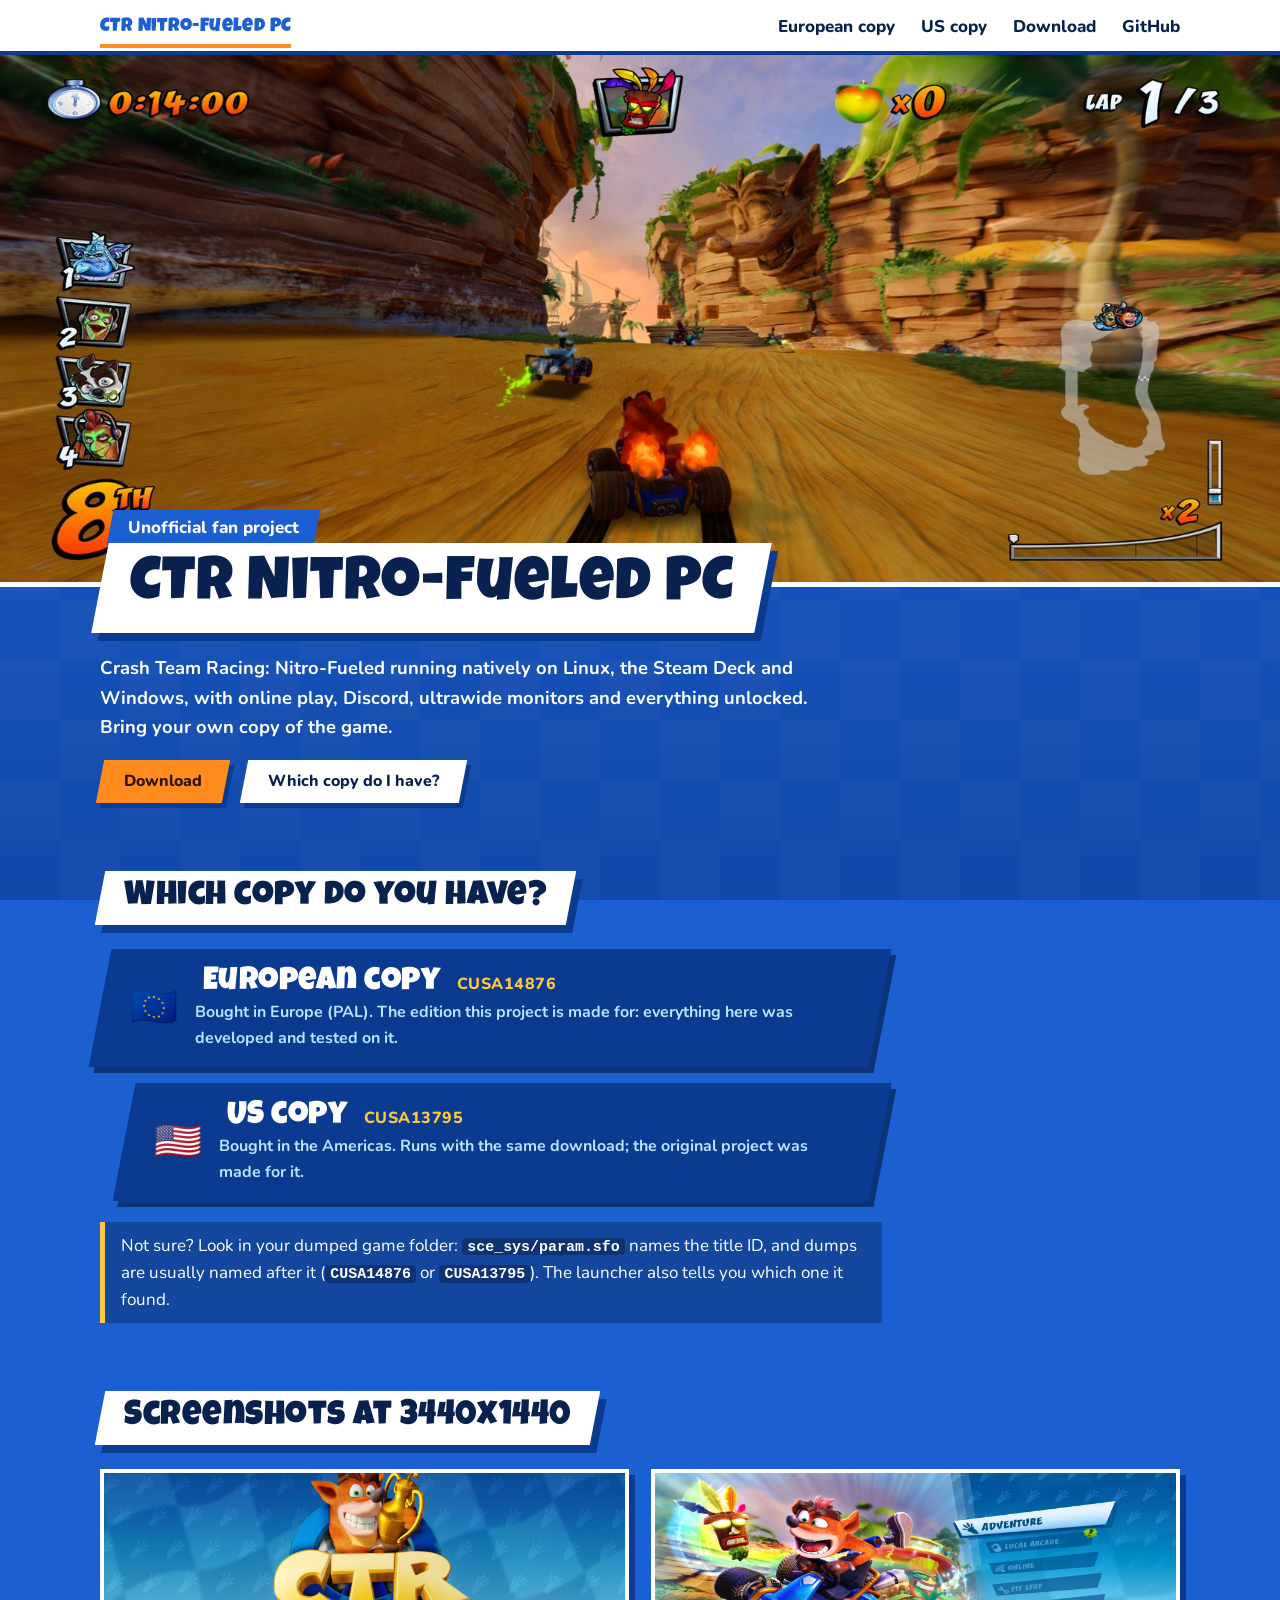
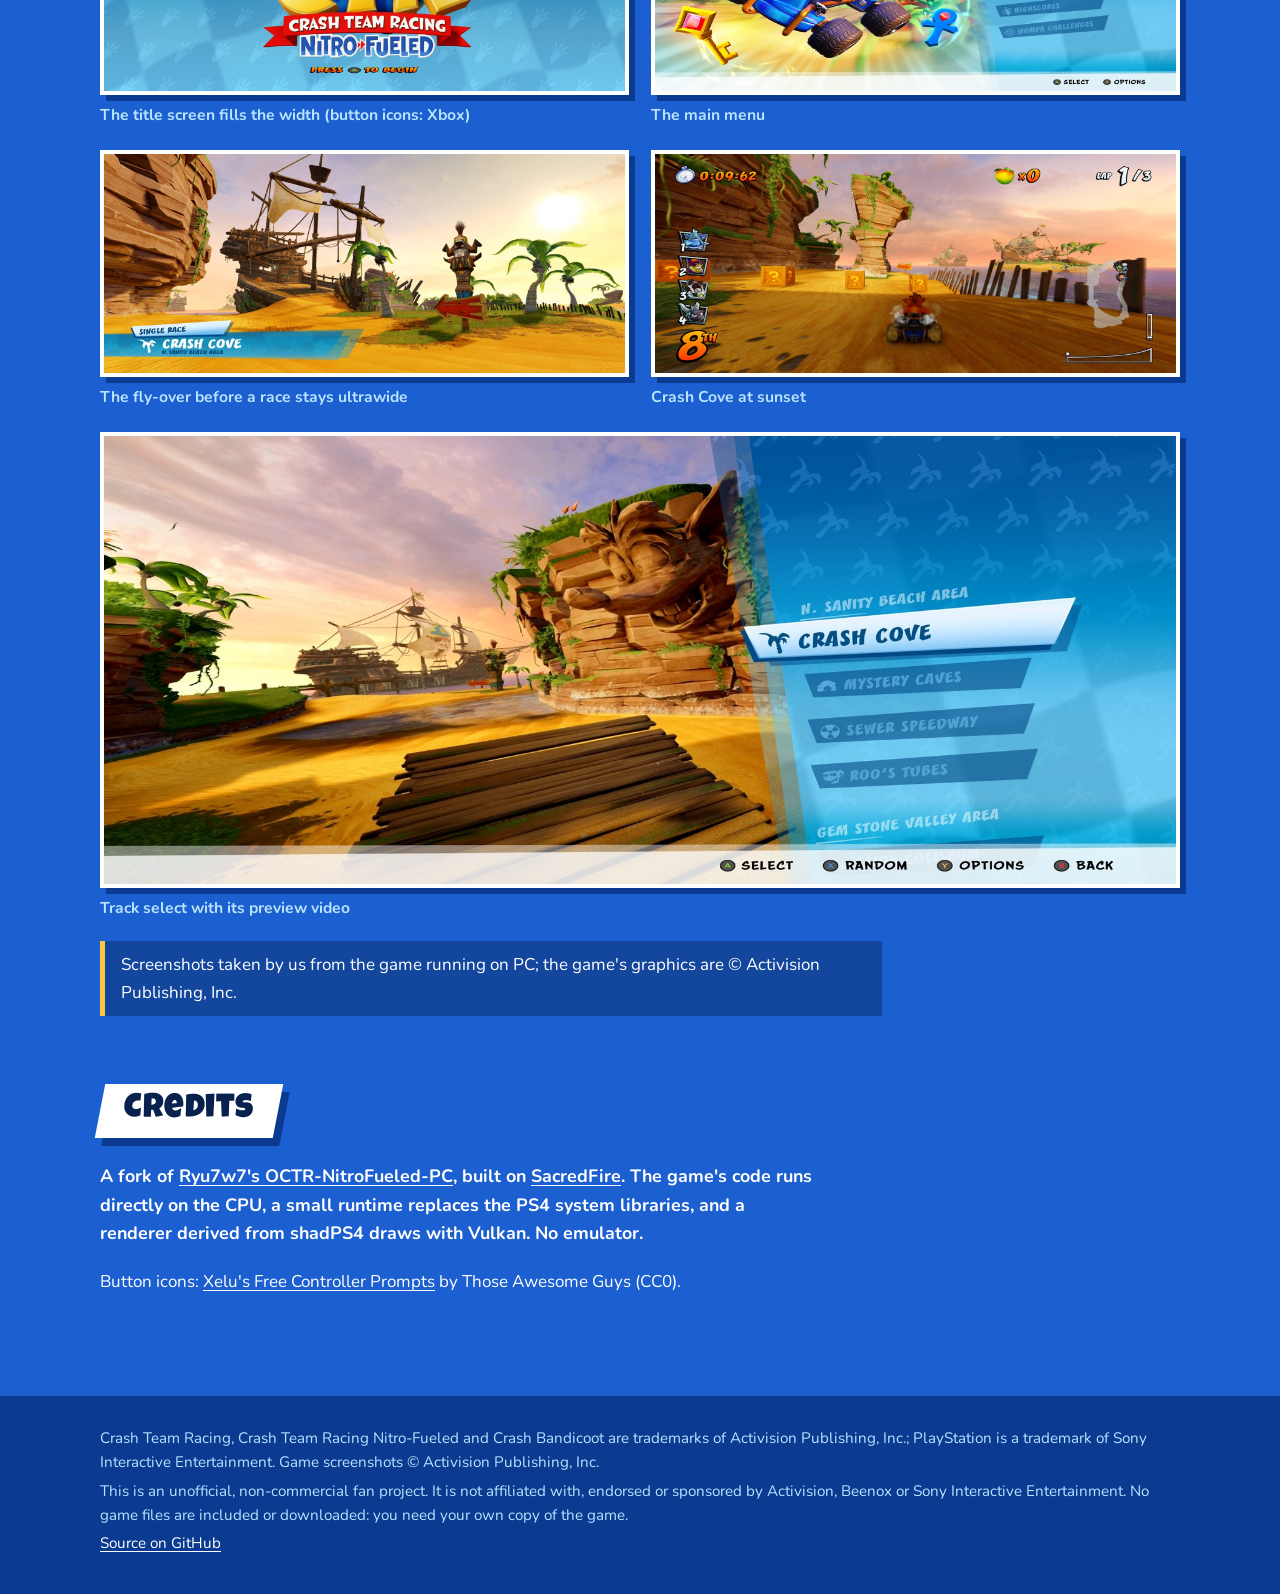
==== commit 53df0a26: "Website and README: trademark notice, own wordmark, "unofficial" up front To lower the legal risk: t" ====
--- a/site/index.html
+++ b/site/index.html
@@ -4,7 +4,7 @@
 <meta charset="utf-8">
 <meta name="viewport" content="width=device-width, initial-scale=1">
 <title>CTR Nitro-Fueled PC: EU edition</title>
-<link rel="icon" href="logo.png">
+<link rel="icon" href="icon.svg" type="image/svg+xml">
 <meta name="description" content="Crash Team Racing: Nitro-Fueled (PS4) running natively on Linux, the Steam Deck and Windows, for the European and the US copy, with online play, Discord, ultrawide and everything unlocked.">
 <link rel="preconnect" href="https://fonts.googleapis.com">
 <link rel="preconnect" href="https://fonts.gstatic.com" crossorigin>
@@ -26,7 +26,7 @@
   <img src="screenshots/race-cove.jpg" srcset="screenshots/race-cove-small.jpg 1720w, screenshots/race-cove.jpg 3440w" sizes="100vw"
        alt="Racing on Crash Cove at 3440x1440: the HUD spreads to the edges of the ultrawide screen">
   <div class="card">
-    <div class="kicker"><span>PS4 game, running on PC</span></div><br>
+    <div class="kicker"><span>Unofficial fan project</span></div><br>
     <h1 class="banner"><span>CTR Nitro-Fueled PC</span></h1>
     <p>Crash Team Racing: Nitro-Fueled running natively on Linux, the Steam Deck and Windows, with online play, Discord, ultrawide monitors and everything unlocked. Bring your own copy of the game.</p>
     <div class="actions">
@@ -63,6 +63,7 @@
       <figure><a href="screenshots/race-beach.jpg"><img src="screenshots/race-beach-small.jpg" alt="Racing along the beach of Crash Cove at sunset" loading="lazy" width="1720" height="720"></a><figcaption>Crash Cove at sunset</figcaption></figure>
       <figure class="wide"><a href="screenshots/track-select.jpg"><img src="screenshots/track-select-small.jpg" alt="Track select with its preview video" loading="lazy" width="1720" height="720"></a><figcaption>Track select with its preview video</figcaption></figure>
     </div>
+    <p class="note">Screenshots taken by us from the game running on PC; the game's graphics are &copy; Activision Publishing, Inc.</p>
   </section>
 
   <section id="credits">
@@ -74,7 +75,8 @@
 
 <footer>
   <div class="wrap">
-    <p>Unofficial fan project. Not affiliated with Sony, Activision or Beenox. No game files are included or downloaded.</p>
+    <p>Crash Team Racing, Crash Team Racing Nitro-Fueled and Crash Bandicoot are trademarks of Activision Publishing, Inc.; PlayStation is a trademark of Sony Interactive Entertainment. Game screenshots &copy; Activision Publishing, Inc.</p>
+    <p>This is an unofficial, non-commercial fan project. It is not affiliated with, endorsed or sponsored by Activision, Beenox or Sony Interactive Entertainment. No game files are included or downloaded: you need your own copy of the game.</p>
     <p><a href="https://github.com/martijnhe/OCTR-NitroFueled-PC-EU">Source on GitHub</a></p>
   </div>
 </footer>
